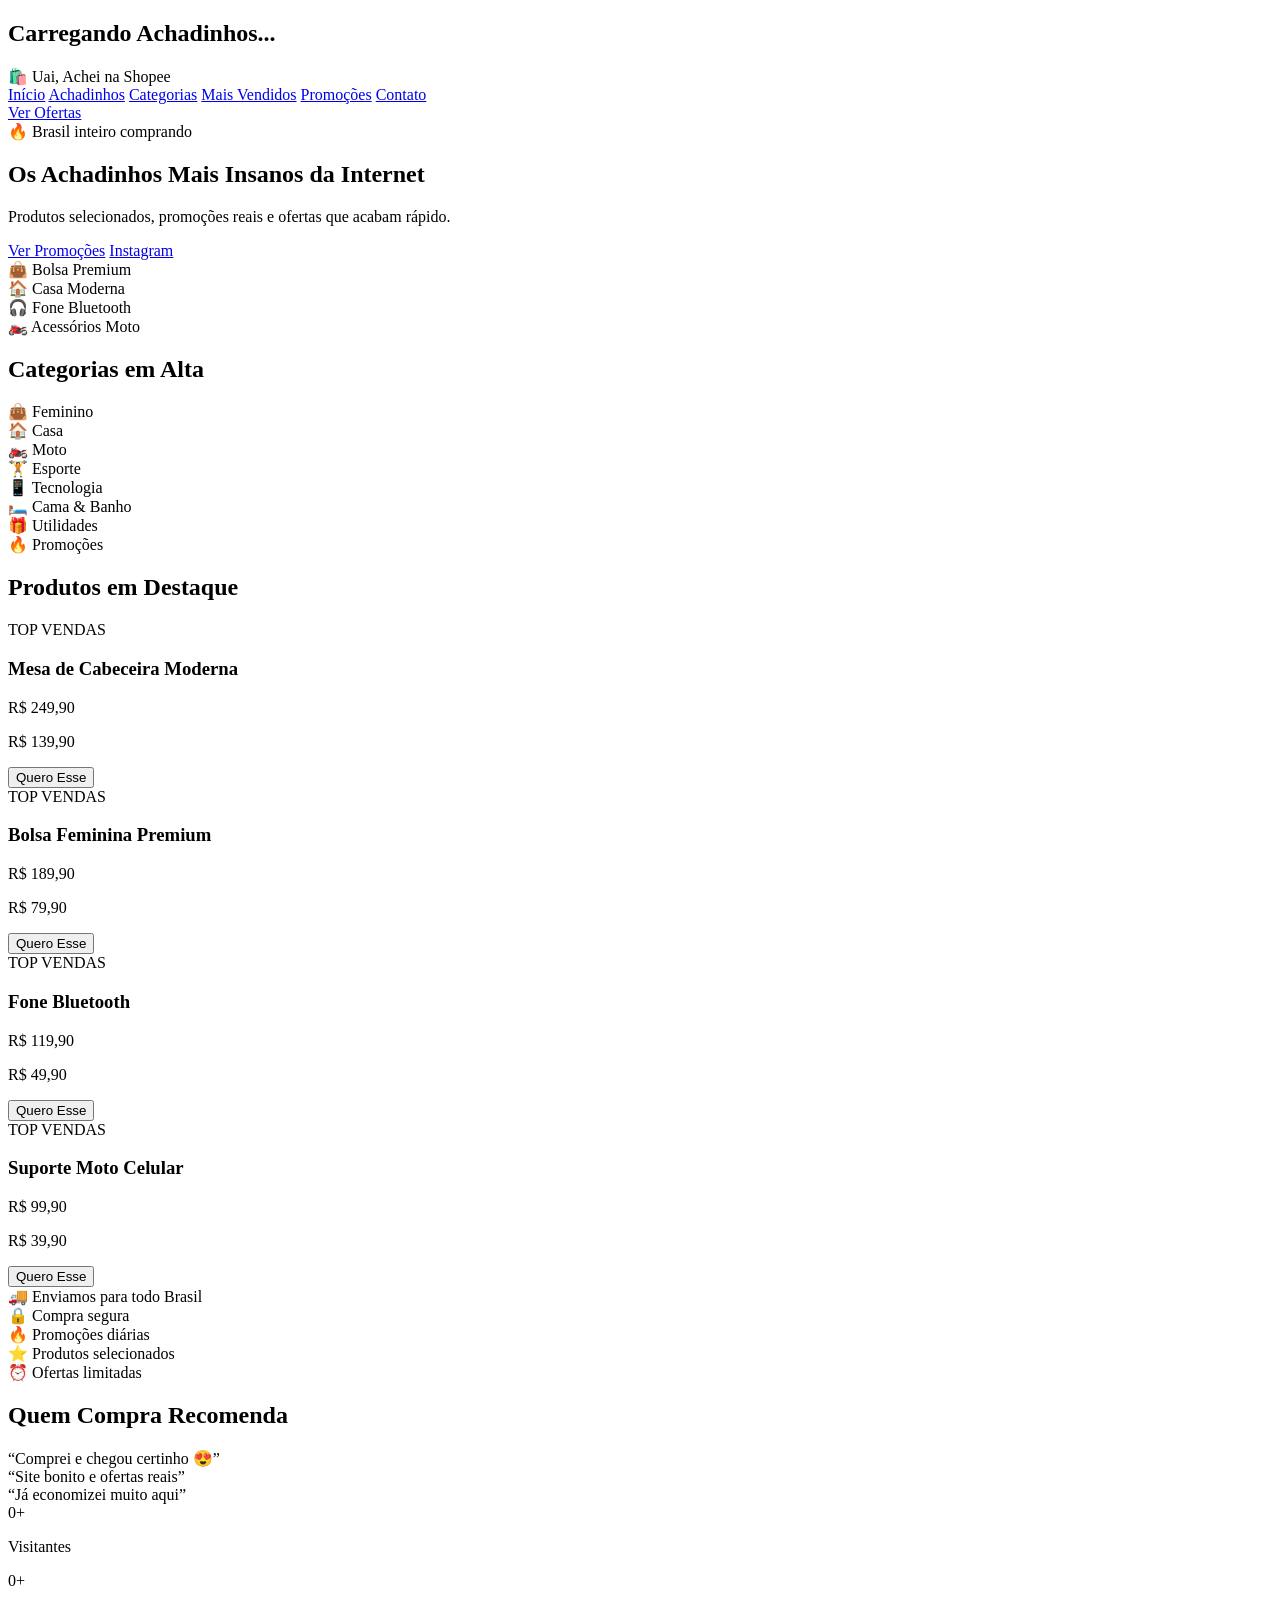
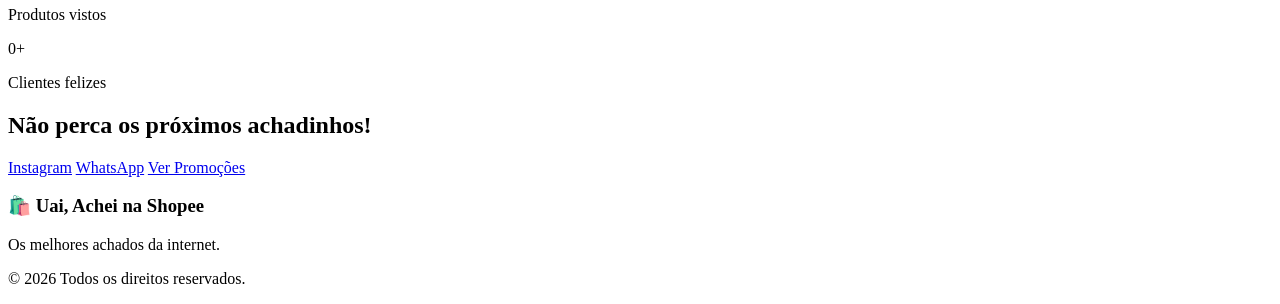
==== índex.html @ 6cd6be67 "Create índex.html" ====
<!-- index.html -->
<!DOCTYPE html>
<html lang="pt-BR">
<head>
<meta charset="UTF-8">
<meta name="viewport" content="width=device-width, initial-scale=1.0">
<title>Uai, Achei na Shopee | Achadinhos e Promoções</title>
<meta name="description" content="Os melhores achadinhos da internet. Promoções reais, produtos virais e ofertas para todo Brasil.">
<link rel="preconnect" href="https://fonts.googleapis.com">
<link rel="preconnect" href="https://fonts.gstatic.com" crossorigin>
<link href="https://fonts.googleapis.com/css2?family=Poppins:wght@300;400;500;600;700;800&display=swap" rel="stylesheet">
<link rel="stylesheet" href="style.css">
</head>
<body>

<div id="loader">
  <div class="spinner"></div>
  <h2>Carregando Achadinhos...</h2>
</div>

<header id="header">
  <div class="logo">🛍️ Uai, Achei na Shopee</div>

  <nav>
    <a href="#inicio">Início</a>
    <a href="#produtos">Achadinhos</a>
    <a href="#categorias">Categorias</a>
    <a href="#vendidos">Mais Vendidos</a>
    <a href="#promocoes">Promoções</a>
    <a href="#contato">Contato</a>
  </nav>

  <a href="#produtos" class="btn-header">Ver Ofertas</a>
</header>

<section class="hero" id="inicio">
  <div class="hero-text">
    <span class="tag">🔥 Brasil inteiro comprando</span>
    <h1>Os Achadinhos Mais Insanos da Internet</h1>
    <p>Produtos selecionados, promoções reais e ofertas que acabam rápido.</p>

    <div class="hero-buttons">
      <a href="#produtos" class="btn-main">Ver Promoções</a>
      <a href="#" class="btn-outline">Instagram</a>
    </div>
  </div>

  <div class="hero-image">
    <div class="floating-card">👜 Bolsa Premium</div>
    <div class="floating-card">🏠 Casa Moderna</div>
    <div class="floating-card">🎧 Fone Bluetooth</div>
    <div class="floating-card">🏍️ Acessórios Moto</div>
  </div>
</section>

<section class="categories" id="categorias">
<h2>Categorias em Alta</h2>

<div class="grid-cat">
<div class="cat">👜 Feminino</div>
<div class="cat">🏠 Casa</div>
<div class="cat">🏍️ Moto</div>
<div class="cat">🏋️ Esporte</div>
<div class="cat">📱 Tecnologia</div>
<div class="cat">🛏️ Cama & Banho</div>
<div class="cat">🎁 Utilidades</div>
<div class="cat">🔥 Promoções</div>
</div>
</section>

<section class="products" id="produtos">
<h2>Produtos em Destaque</h2>

<div class="grid-products">

<div class="product">
<span class="badge">TOP VENDAS</span>
<h3>Mesa de Cabeceira Moderna</h3>
<p class="old">R$ 249,90</p>
<p class="price">R$ 139,90</p>
<button>Quero Esse</button>
</div>

<div class="product">
<span class="badge">TOP VENDAS</span>
<h3>Bolsa Feminina Premium</h3>
<p class="old">R$ 189,90</p>
<p class="price">R$ 79,90</p>
<button>Quero Esse</button>
</div>

<div class="product">
<span class="badge">TOP VENDAS</span>
<h3>Fone Bluetooth</h3>
<p class="old">R$ 119,90</p>
<p class="price">R$ 49,90</p>
<button>Quero Esse</button>
</div>

<div class="product">
<span class="badge">TOP VENDAS</span>
<h3>Suporte Moto Celular</h3>
<p class="old">R$ 99,90</p>
<p class="price">R$ 39,90</p>
<button>Quero Esse</button>
</div>

</div>
</section>

<section class="benefits">
<div>🚚 Enviamos para todo Brasil</div>
<div>🔒 Compra segura</div>
<div>🔥 Promoções diárias</div>
<div>⭐ Produtos selecionados</div>
<div>⏰ Ofertas limitadas</div>
</section>

<section class="testimonials">
<h2>Quem Compra Recomenda</h2>

<div class="slider">
<div class="slide active">“Comprei e chegou certinho 😍”</div>
<div class="slide">“Site bonito e ofertas reais”</div>
<div class="slide">“Já economizei muito aqui”</div>
</div>
</section>

<section class="counter">
<div><span data-target="10000">0</span>+<p>Visitantes</p></div>
<div><span data-target="3000">0</span>+<p>Produtos vistos</p></div>
<div><span data-target="2500">0</span>+<p>Clientes felizes</p></div>
</section>

<section class="cta">
<h2>Não perca os próximos achadinhos!</h2>

<div class="cta-buttons">
<a href="#">Instagram</a>
<a href="#">WhatsApp</a>
<a href="#produtos">Ver Promoções</a>
</div>
</section>

<footer id="contato">
<h3>🛍️ Uai, Achei na Shopee</h3>
<p>Os melhores achados da internet.</p>
<p>© 2026 Todos os direitos reservados.</p>
</footer>

<script src="script.js"></script>
</body>
</html>
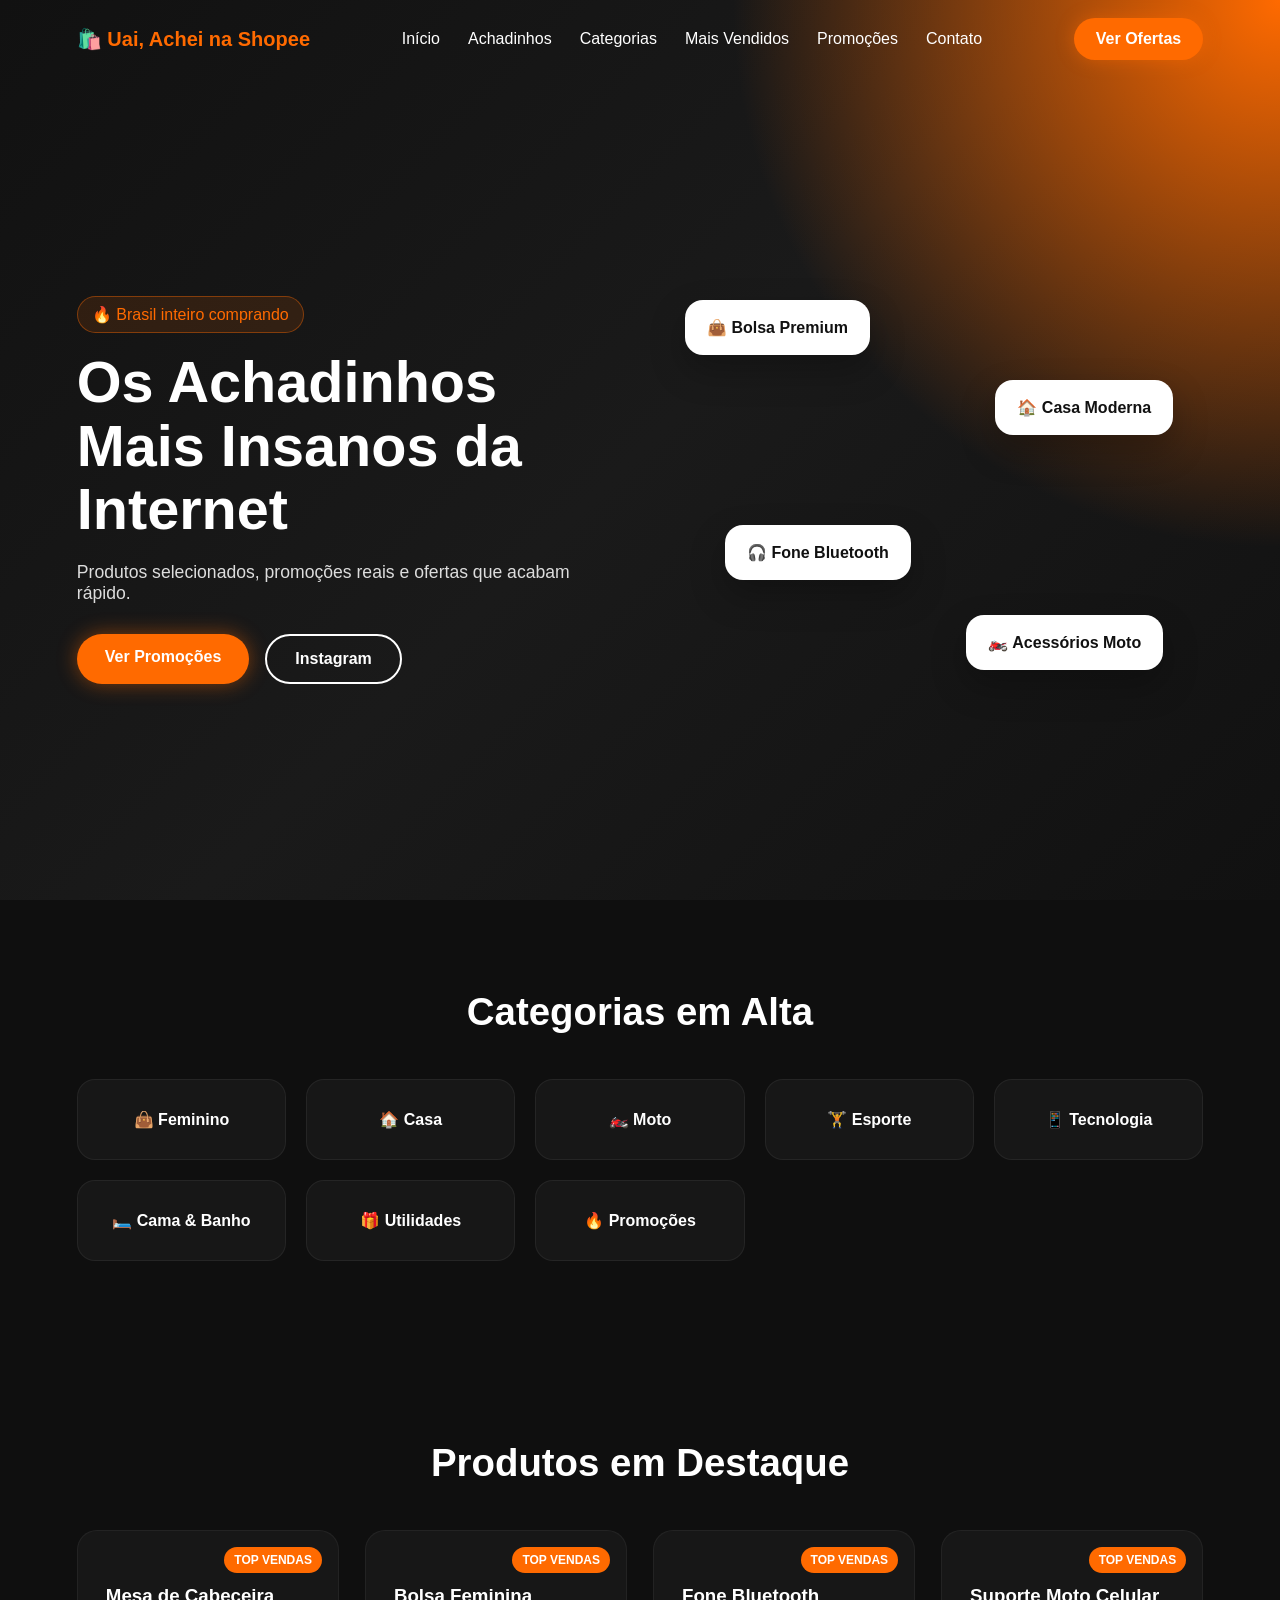
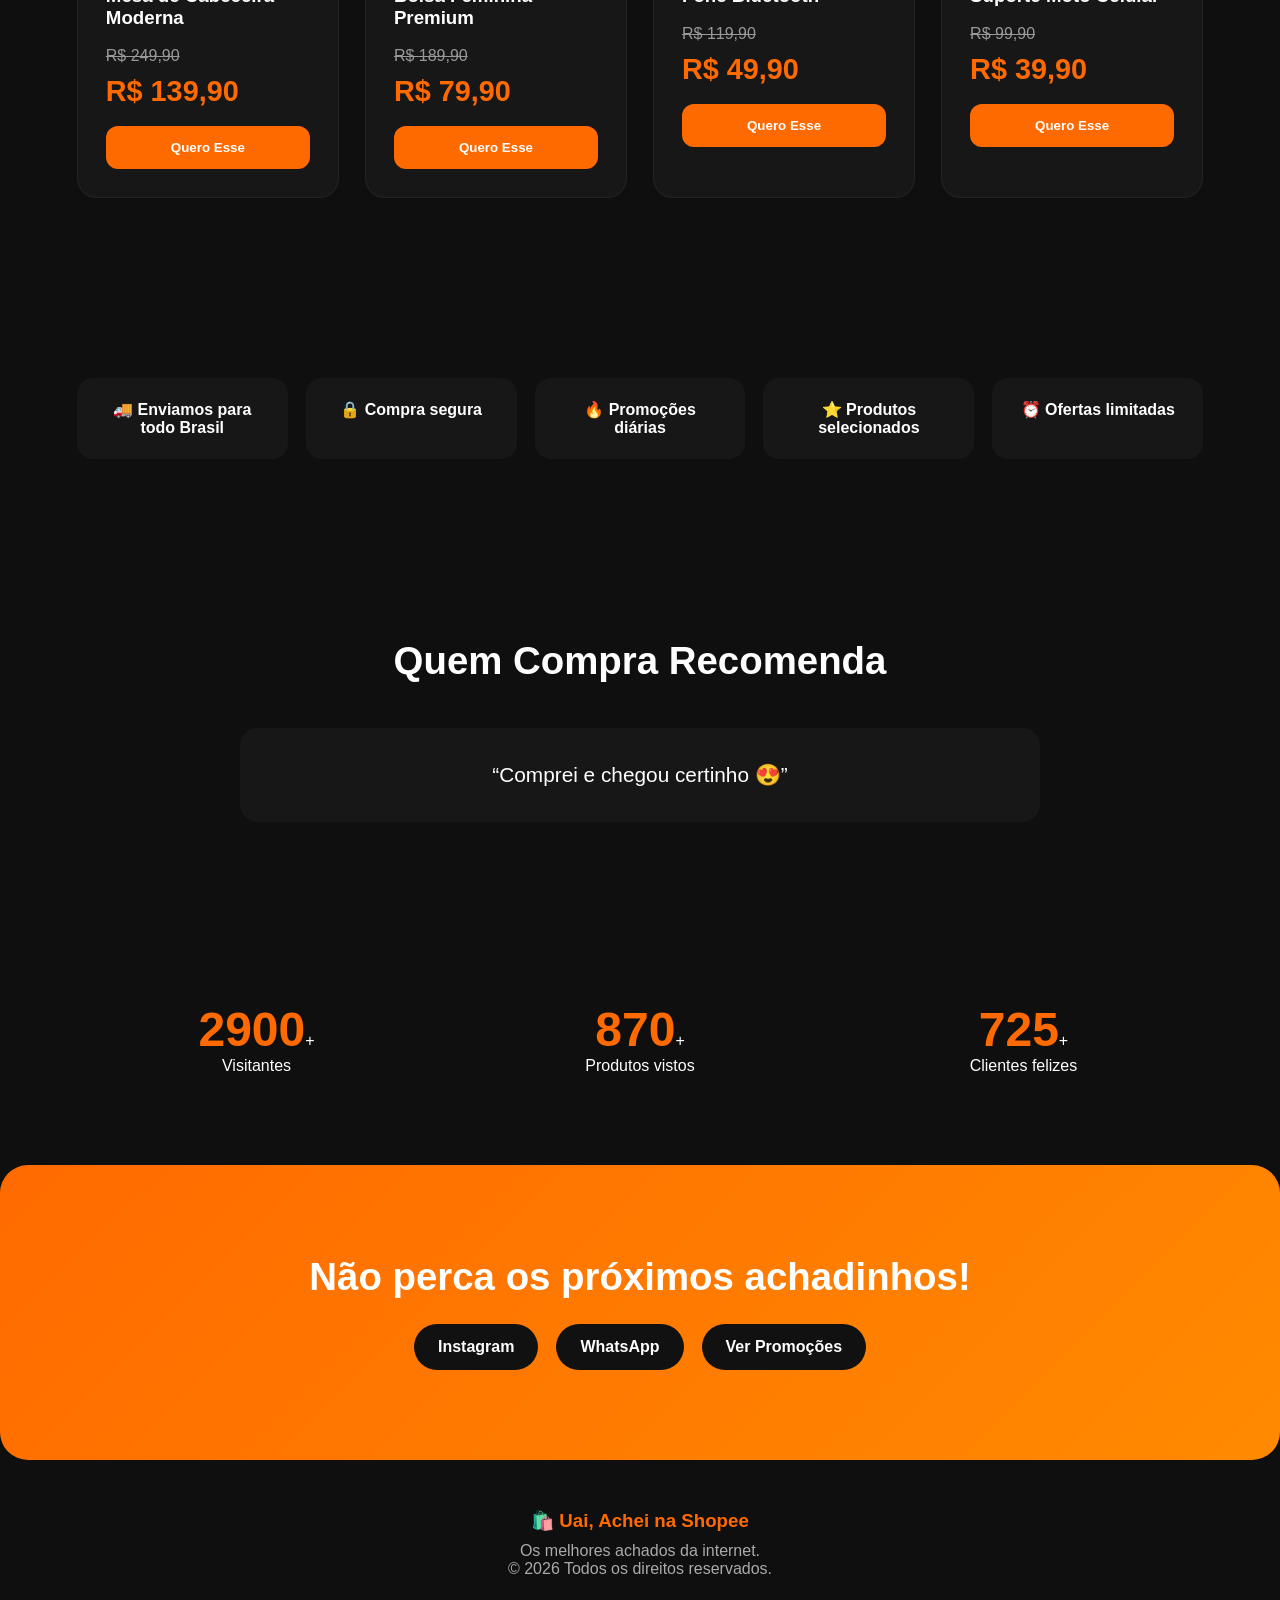
==== commit 4e435c1f: "Atualizar o índex.html" ====
--- a/índex.html
+++ b/índex.html
@@ -1,4 +1,4 @@
-<!-- index.html -->
+
 <!DOCTYPE html>
 <html lang="pt-BR">
 <head>
--- a/style.css
+++ b/style.css
@@ -0,0 +1,469 @@
+/* style.css */
+
+*{
+  margin:0;
+  padding:0;
+  box-sizing:border-box;
+}
+
+html{
+  scroll-behavior:smooth;
+}
+
+body{
+  font-family:'Poppins',sans-serif;
+  background:#0f0f0f;
+  color:#fff;
+  overflow-x:hidden;
+}
+
+/* =======================
+LOADER
+======================= */
+#loader{
+  position:fixed;
+  inset:0;
+  background:#111;
+  z-index:9999;
+  display:flex;
+  flex-direction:column;
+  justify-content:center;
+  align-items:center;
+  gap:20px;
+  transition:.5s;
+}
+
+.spinner{
+  width:70px;
+  height:70px;
+  border:5px solid rgba(255,255,255,.15);
+  border-top:5px solid #ff6a00;
+  border-radius:50%;
+  animation:spin 1s linear infinite;
+}
+
+@keyframes spin{
+  to{transform:rotate(360deg);}
+}
+
+/* =======================
+HEADER
+======================= */
+header{
+  position:fixed;
+  top:0;
+  left:0;
+  width:100%;
+  padding:18px 6%;
+  display:flex;
+  justify-content:space-between;
+  align-items:center;
+  z-index:999;
+  transition:.4s;
+  background:transparent;
+}
+
+header.scrolled{
+  background:rgba(0,0,0,.92);
+  backdrop-filter:blur(12px);
+  box-shadow:0 10px 30px rgba(0,0,0,.35);
+}
+
+.logo{
+  font-size:1.25rem;
+  font-weight:800;
+  color:#ff6a00;
+}
+
+nav{
+  display:flex;
+  gap:28px;
+}
+
+nav a{
+  text-decoration:none;
+  color:#fff;
+  font-weight:500;
+  position:relative;
+}
+
+nav a::after{
+  content:"";
+  position:absolute;
+  width:0;
+  height:2px;
+  left:0;
+  bottom:-6px;
+  background:#ff6a00;
+  transition:.3s;
+}
+
+nav a:hover::after{
+  width:100%;
+}
+
+.btn-header{
+  background:#ff6a00;
+  color:#fff;
+  padding:12px 22px;
+  border-radius:50px;
+  text-decoration:none;
+  font-weight:700;
+  box-shadow:0 0 18px rgba(255,106,0,.45);
+}
+
+/* =======================
+HERO
+======================= */
+.hero{
+  min-height:100vh;
+  padding:140px 6% 60px;
+  display:grid;
+  grid-template-columns:1fr 1fr;
+  align-items:center;
+  gap:50px;
+  background:
+  radial-gradient(circle at top right,#ff6a00 0%, transparent 35%),
+  linear-gradient(135deg,#111,#1a1a1a,#111);
+}
+
+.tag{
+  display:inline-block;
+  padding:8px 14px;
+  background:rgba(255,106,0,.12);
+  border:1px solid rgba(255,106,0,.4);
+  border-radius:40px;
+  color:#ff6a00;
+  margin-bottom:18px;
+}
+
+.hero h1{
+  font-size:3.6rem;
+  line-height:1.1;
+  margin-bottom:20px;
+}
+
+.hero p{
+  font-size:1.1rem;
+  color:#ddd;
+  max-width:560px;
+  margin-bottom:30px;
+}
+
+.hero-buttons{
+  display:flex;
+  gap:16px;
+  flex-wrap:wrap;
+}
+
+.btn-main,
+.btn-outline{
+  padding:14px 28px;
+  border-radius:50px;
+  text-decoration:none;
+  font-weight:700;
+  transition:.3s;
+}
+
+.btn-main{
+  background:#ff6a00;
+  color:#fff;
+  box-shadow:0 0 20px rgba(255,106,0,.45);
+}
+
+.btn-main:hover{
+  transform:translateY(-4px);
+}
+
+.btn-outline{
+  border:2px solid #fff;
+  color:#fff;
+}
+
+.btn-outline:hover{
+  background:#fff;
+  color:#111;
+}
+
+.hero-image{
+  position:relative;
+  min-height:420px;
+}
+
+.floating-card{
+  position:absolute;
+  background:#fff;
+  color:#111;
+  padding:18px 22px;
+  border-radius:18px;
+  font-weight:700;
+  box-shadow:0 15px 35px rgba(0,0,0,.25);
+  animation:float 4s ease-in-out infinite;
+}
+
+.floating-card:nth-child(1){top:20px;left:20px;}
+.floating-card:nth-child(2){top:100px;right:30px;}
+.floating-card:nth-child(3){bottom:120px;left:60px;}
+.floating-card:nth-child(4){bottom:30px;right:40px;}
+
+@keyframes float{
+  0%,100%{transform:translateY(0);}
+  50%{transform:translateY(-12px);}
+}
+
+/* =======================
+SECTIONS
+======================= */
+section{
+  padding:90px 6%;
+}
+
+section h2{
+  font-size:2.4rem;
+  text-align:center;
+  margin-bottom:45px;
+}
+
+/* =======================
+CATEGORIAS
+======================= */
+.grid-cat{
+  display:grid;
+  grid-template-columns:repeat(auto-fit,minmax(180px,1fr));
+  gap:20px;
+}
+
+.cat{
+  background:#171717;
+  padding:30px 18px;
+  border-radius:18px;
+  text-align:center;
+  font-weight:700;
+  border:1px solid rgba(255,255,255,.06);
+  transition:.35s;
+}
+
+.cat:hover{
+  transform:translateY(-8px) rotateX(8deg);
+  background:#ff6a00;
+}
+
+/* =======================
+PRODUTOS
+======================= */
+.grid-products{
+  display:grid;
+  grid-template-columns:repeat(auto-fit,minmax(250px,1fr));
+  gap:26px;
+}
+
+.product{
+  background:#171717;
+  padding:28px;
+  border-radius:20px;
+  position:relative;
+  transition:.35s;
+  border:1px solid rgba(255,255,255,.05);
+}
+
+.product:hover{
+  transform:translateY(-10px);
+  box-shadow:0 18px 40px rgba(255,106,0,.15);
+}
+
+.badge{
+  position:absolute;
+  top:16px;
+  right:16px;
+  background:#ff6a00;
+  padding:6px 10px;
+  border-radius:30px;
+  font-size:.75rem;
+  font-weight:700;
+}
+
+.product h3{
+  margin-top:26px;
+  margin-bottom:18px;
+}
+
+.old{
+  text-decoration:line-through;
+  color:#999;
+}
+
+.price{
+  font-size:1.8rem;
+  font-weight:800;
+  color:#ff6a00;
+  margin:10px 0 18px;
+}
+
+.product button{
+  width:100%;
+  border:none;
+  padding:14px;
+  border-radius:12px;
+  background:#ff6a00;
+  color:#fff;
+  font-weight:700;
+  cursor:pointer;
+}
+
+/* =======================
+BENEFITS
+======================= */
+.benefits{
+  display:grid;
+  grid-template-columns:repeat(auto-fit,minmax(180px,1fr));
+  gap:18px;
+}
+
+.benefits div{
+  background:#171717;
+  padding:22px;
+  border-radius:16px;
+  text-align:center;
+  font-weight:600;
+}
+
+/* =======================
+SLIDER
+======================= */
+.slider{
+  max-width:800px;
+  margin:auto;
+  position:relative;
+}
+
+.slide{
+  display:none;
+  text-align:center;
+  font-size:1.3rem;
+  background:#171717;
+  padding:35px;
+  border-radius:18px;
+}
+
+.slide.active{
+  display:block;
+}
+
+/* =======================
+COUNTER
+======================= */
+.counter{
+  display:grid;
+  grid-template-columns:repeat(auto-fit,minmax(180px,1fr));
+  gap:24px;
+  text-align:center;
+}
+
+.counter span{
+  font-size:3rem;
+  font-weight:800;
+  color:#ff6a00;
+}
+
+/* =======================
+CTA
+======================= */
+.cta{
+  text-align:center;
+  background:linear-gradient(135deg,#ff6a00,#ff8a00);
+  border-radius:28px;
+}
+
+.cta h2{
+  margin-bottom:25px;
+}
+
+.cta-buttons{
+  display:flex;
+  justify-content:center;
+  gap:18px;
+  flex-wrap:wrap;
+}
+
+.cta-buttons a{
+  text-decoration:none;
+  background:#111;
+  color:#fff;
+  padding:14px 24px;
+  border-radius:40px;
+  font-weight:700;
+}
+
+/* =======================
+FOOTER
+======================= */
+footer{
+  padding:50px 6%;
+  text-align:center;
+  color:#aaa;
+}
+
+footer h3{
+  color:#ff6a00;
+  margin-bottom:10px;
+}
+
+/* =======================
+REVEAL
+======================= */
+.cat,.product,.hero-text,.hero-image,.benefits div,.cta,.testimonials{
+  opacity:0;
+  transform:translateY(35px);
+  transition:.8s ease;
+}
+
+.show{
+  opacity:1 !important;
+  transform:translateY(0) !important;
+}
+
+/* =======================
+RESPONSIVO
+======================= */
+@media(max-width:980px){
+
+.hero{
+grid-template-columns:1fr;
+text-align:center;
+}
+
+.hero p{
+margin:auto auto 30px;
+}
+
+nav{
+display:none;
+}
+
+header{
+padding:18px 5%;
+}
+
+.hero h1{
+font-size:2.7rem;
+}
+}
+
+@media(max-width:600px){
+
+.hero h1{
+font-size:2.2rem;
+}
+
+section h2{
+font-size:1.8rem;
+}
+
+.btn-header{
+display:none;
+}
+
+.logo{
+font-size:1rem;
+}
+}
